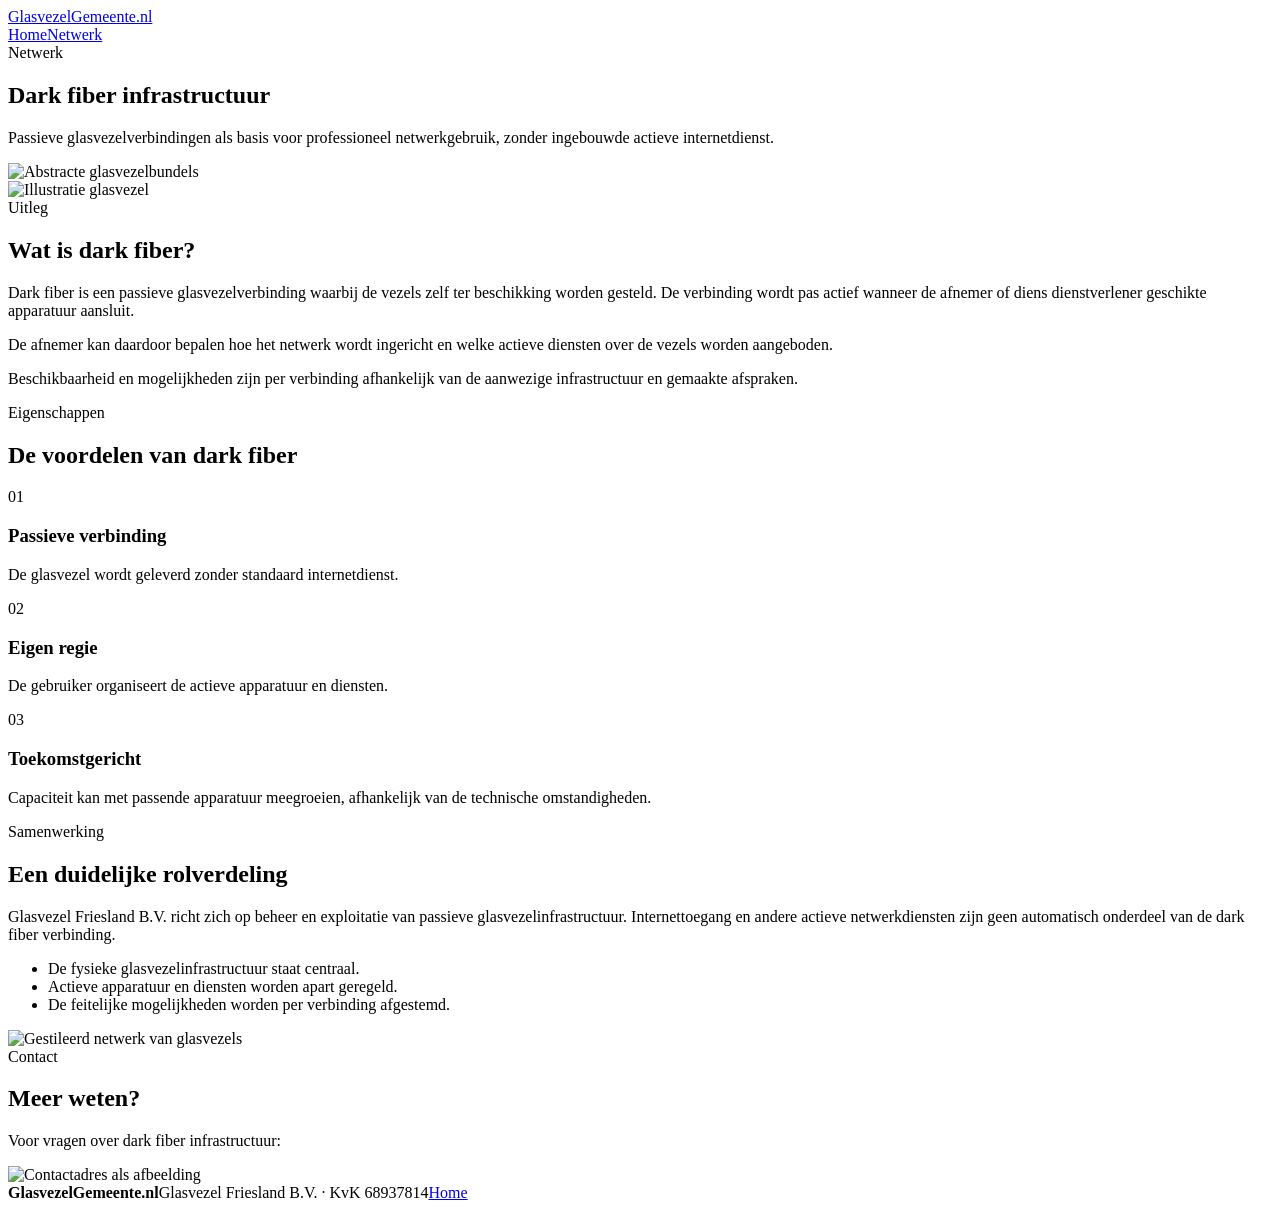
==== netwerk.html @ ae41f9c0 "Add files via upload" ====
<!doctype html><html lang="nl"><head><meta charset="utf-8"><meta name="viewport" content="width=device-width,initial-scale=1"><title>Netwerk | Dark fiber | Glasvezel Gemeente</title><meta name="description" content="Wat is dark fiber? Passieve glasvezelinfrastructuur zonder actieve internetdienst."><link rel="stylesheet" href="assets/style.css"></head><body><header class="header"><div class="wrap"><a class="logo" href="index.html">GlasvezelGemeente.nl</a><nav class="nav" aria-label="Navigatie"><a href="index.html">Home</a><a class="active" aria-current="page" href="netwerk.html">Netwerk</a></nav></div></header><main><section class="hero"><div class="wrap"><div><span class="tag">Netwerk</span><h1>Dark fiber infrastructuur</h1><p>Passieve glasvezelverbindingen als basis voor professioneel netwerkgebruik, zonder ingebouwde actieve internetdienst.</p></div><img src="assets/fiber.svg" alt="Abstracte glasvezelbundels"></div></section><section class="section"><div class="wrap two"><div class="fiber"><img src="assets/fiber.svg" alt="Illustratie glasvezel"></div><div><span class="label">Uitleg</span><h2>Wat is dark fiber?</h2><p>Dark fiber is een passieve glasvezelverbinding waarbij de vezels zelf ter beschikking worden gesteld. De verbinding wordt pas actief wanneer de afnemer of diens dienstverlener geschikte apparatuur aansluit.</p><p>De afnemer kan daardoor bepalen hoe het netwerk wordt ingericht en welke actieve diensten over de vezels worden aangeboden.</p><p class="note">Beschikbaarheid en mogelijkheden zijn per verbinding afhankelijk van de aanwezige infrastructuur en gemaakte afspraken.</p></div></div></section><section class="section light"><div class="wrap"><span class="label">Eigenschappen</span><h2>De voordelen van dark fiber</h2><div class="features"><div class="feature"><span class="number">01</span><h3>Passieve verbinding</h3><p>De glasvezel wordt geleverd zonder standaard internetdienst.</p></div><div class="feature"><span class="number">02</span><h3>Eigen regie</h3><p>De gebruiker organiseert de actieve apparatuur en diensten.</p></div><div class="feature"><span class="number">03</span><h3>Toekomstgericht</h3><p>Capaciteit kan met passende apparatuur meegroeien, afhankelijk van de technische omstandigheden.</p></div></div></div></section><section class="section"><div class="wrap two"><div><span class="label">Samenwerking</span><h2>Een duidelijke rolverdeling</h2><p>Glasvezel Friesland B.V. richt zich op beheer en exploitatie van passieve glasvezelinfrastructuur. Internettoegang en andere actieve netwerkdiensten zijn geen automatisch onderdeel van de dark fiber verbinding.</p><ul class="list"><li>De fysieke glasvezelinfrastructuur staat centraal.</li><li>Actieve apparatuur en diensten worden apart geregeld.</li><li>De feitelijke mogelijkheden worden per verbinding afgestemd.</li></ul></div><div class="fiber"><img src="assets/fiber.svg" alt="Gestileerd netwerk van glasvezels"></div></div></section><section class="section light"><div class="wrap contact"><div><span class="label">Contact</span><h2>Meer weten?</h2><p>Voor vragen over dark fiber infrastructuur:</p></div><img class="email" src="assets/contactadres.png" alt="Contactadres als afbeelding"></div></section></main><footer><div class="wrap"><strong>GlasvezelGemeente.nl</strong><span>Glasvezel Friesland B.V. · KvK 68937814</span><span><a href="index.html">Home</a></span></div></footer></body></html>
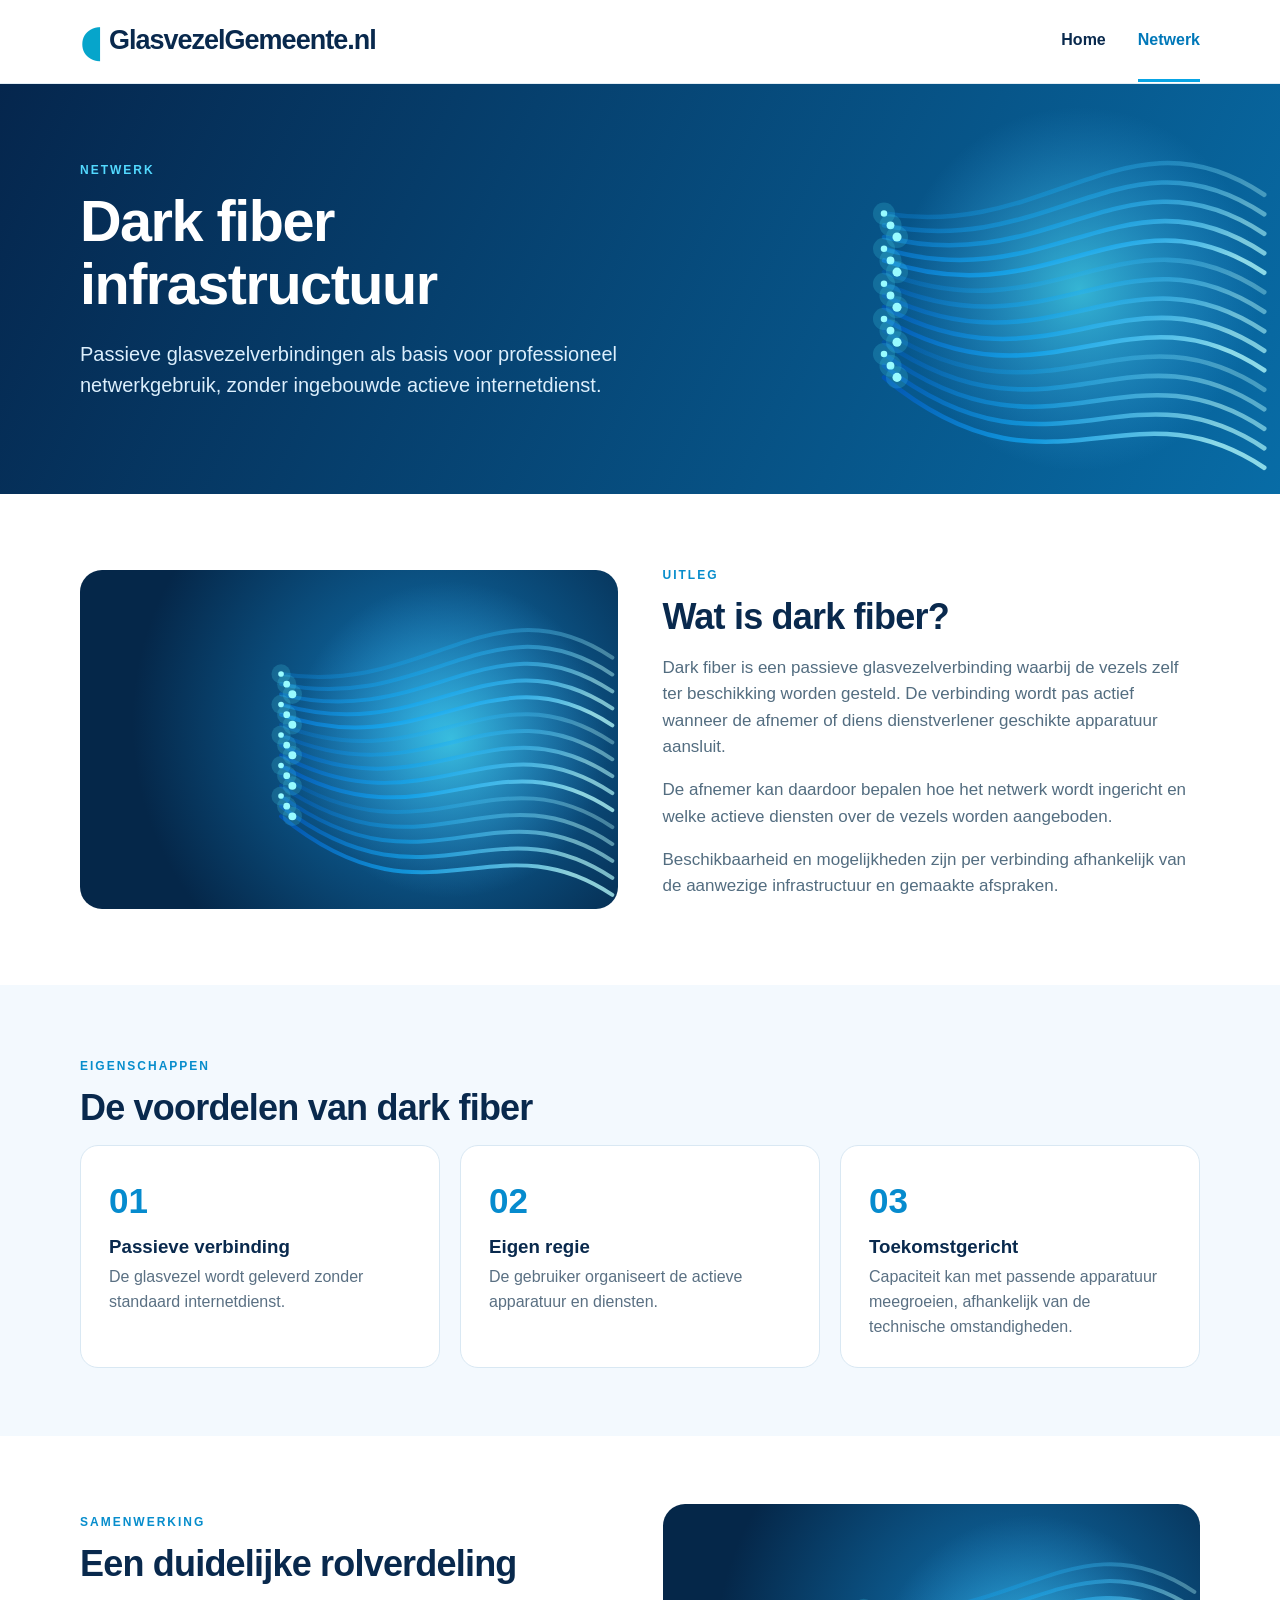
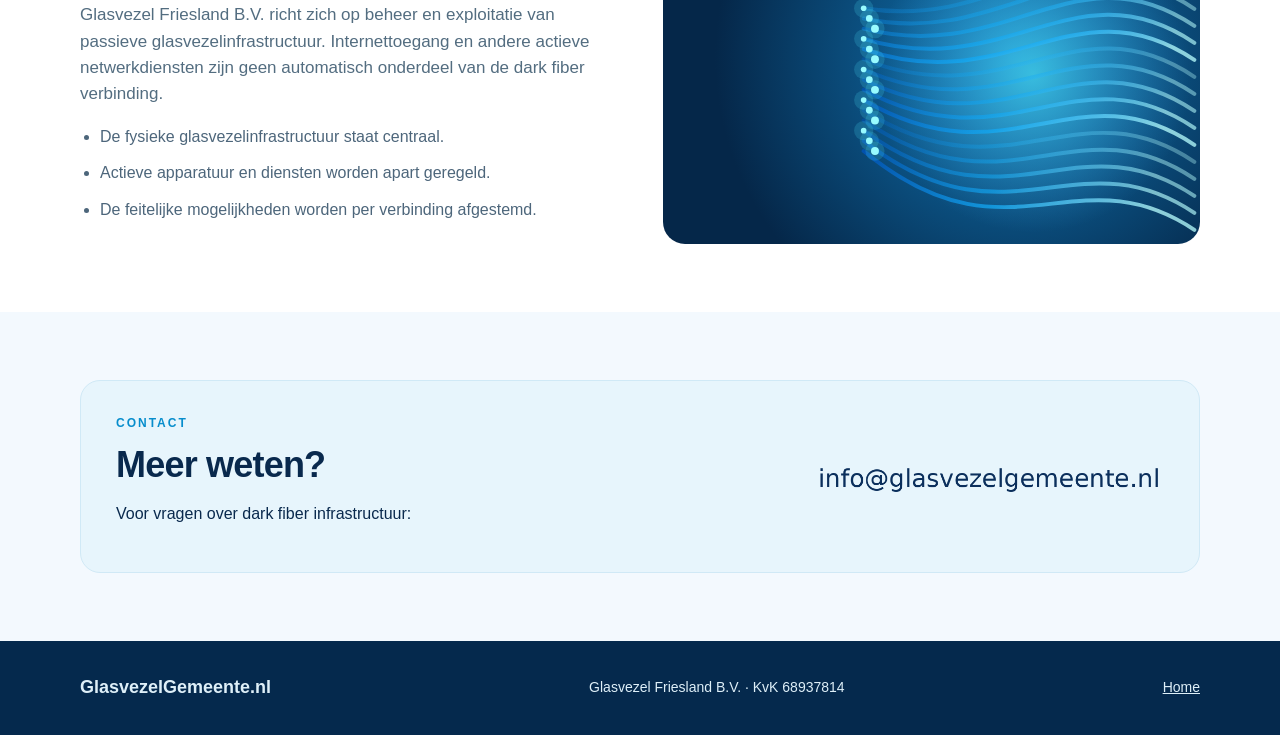
==== commit 0e6a487c: "Add files via upload" ====
--- a/netwerk.html
+++ b/netwerk.html
@@ -1 +1 @@
-<!doctype html><html lang="nl"><head><meta charset="utf-8"><meta name="viewport" content="width=device-width,initial-scale=1"><title>Netwerk | Dark fiber | Glasvezel Gemeente</title><meta name="description" content="Wat is dark fiber? Passieve glasvezelinfrastructuur zonder actieve internetdienst."><link rel="stylesheet" href="assets/style.css"></head><body><header class="header"><div class="wrap"><a class="logo" href="index.html">GlasvezelGemeente.nl</a><nav class="nav" aria-label="Navigatie"><a href="index.html">Home</a><a class="active" aria-current="page" href="netwerk.html">Netwerk</a></nav></div></header><main><section class="hero"><div class="wrap"><div><span class="tag">Netwerk</span><h1>Dark fiber infrastructuur</h1><p>Passieve glasvezelverbindingen als basis voor professioneel netwerkgebruik, zonder ingebouwde actieve internetdienst.</p></div><img src="assets/fiber.svg" alt="Abstracte glasvezelbundels"></div></section><section class="section"><div class="wrap two"><div class="fiber"><img src="assets/fiber.svg" alt="Illustratie glasvezel"></div><div><span class="label">Uitleg</span><h2>Wat is dark fiber?</h2><p>Dark fiber is een passieve glasvezelverbinding waarbij de vezels zelf ter beschikking worden gesteld. De verbinding wordt pas actief wanneer de afnemer of diens dienstverlener geschikte apparatuur aansluit.</p><p>De afnemer kan daardoor bepalen hoe het netwerk wordt ingericht en welke actieve diensten over de vezels worden aangeboden.</p><p class="note">Beschikbaarheid en mogelijkheden zijn per verbinding afhankelijk van de aanwezige infrastructuur en gemaakte afspraken.</p></div></div></section><section class="section light"><div class="wrap"><span class="label">Eigenschappen</span><h2>De voordelen van dark fiber</h2><div class="features"><div class="feature"><span class="number">01</span><h3>Passieve verbinding</h3><p>De glasvezel wordt geleverd zonder standaard internetdienst.</p></div><div class="feature"><span class="number">02</span><h3>Eigen regie</h3><p>De gebruiker organiseert de actieve apparatuur en diensten.</p></div><div class="feature"><span class="number">03</span><h3>Toekomstgericht</h3><p>Capaciteit kan met passende apparatuur meegroeien, afhankelijk van de technische omstandigheden.</p></div></div></div></section><section class="section"><div class="wrap two"><div><span class="label">Samenwerking</span><h2>Een duidelijke rolverdeling</h2><p>Glasvezel Friesland B.V. richt zich op beheer en exploitatie van passieve glasvezelinfrastructuur. Internettoegang en andere actieve netwerkdiensten zijn geen automatisch onderdeel van de dark fiber verbinding.</p><ul class="list"><li>De fysieke glasvezelinfrastructuur staat centraal.</li><li>Actieve apparatuur en diensten worden apart geregeld.</li><li>De feitelijke mogelijkheden worden per verbinding afgestemd.</li></ul></div><div class="fiber"><img src="assets/fiber.svg" alt="Gestileerd netwerk van glasvezels"></div></div></section><section class="section light"><div class="wrap contact"><div><span class="label">Contact</span><h2>Meer weten?</h2><p>Voor vragen over dark fiber infrastructuur:</p></div><img class="email" src="assets/contactadres.png" alt="Contactadres als afbeelding"></div></section></main><footer><div class="wrap"><strong>GlasvezelGemeente.nl</strong><span>Glasvezel Friesland B.V. · KvK 68937814</span><span><a href="index.html">Home</a></span></div></footer></body></html>
+<!doctype html><html lang="nl"><head><meta charset="utf-8"><meta name="viewport" content="width=device-width,initial-scale=1"><title>Netwerk | Dark fiber | Glasvezel Gemeente</title><meta name="description" content="Wat is dark fiber? Passieve glasvezelinfrastructuur zonder actieve internetdienst."><link rel="stylesheet" href="style.css"></head><body><header class="header"><div class="wrap"><a class="logo" href="index.html">GlasvezelGemeente.nl</a><nav class="nav" aria-label="Navigatie"><a href="index.html">Home</a><a class="active" aria-current="page" href="netwerk.html">Netwerk</a></nav></div></header><main><section class="hero"><div class="wrap"><div><span class="tag">Netwerk</span><h1>Dark fiber infrastructuur</h1><p>Passieve glasvezelverbindingen als basis voor professioneel netwerkgebruik, zonder ingebouwde actieve internetdienst.</p></div><img src="fiber.svg" alt="Abstracte glasvezelbundels"></div></section><section class="section"><div class="wrap two"><div class="fiber"><img src="fiber.svg" alt="Illustratie glasvezel"></div><div><span class="label">Uitleg</span><h2>Wat is dark fiber?</h2><p>Dark fiber is een passieve glasvezelverbinding waarbij de vezels zelf ter beschikking worden gesteld. De verbinding wordt pas actief wanneer de afnemer of diens dienstverlener geschikte apparatuur aansluit.</p><p>De afnemer kan daardoor bepalen hoe het netwerk wordt ingericht en welke actieve diensten over de vezels worden aangeboden.</p><p class="note">Beschikbaarheid en mogelijkheden zijn per verbinding afhankelijk van de aanwezige infrastructuur en gemaakte afspraken.</p></div></div></section><section class="section light"><div class="wrap"><span class="label">Eigenschappen</span><h2>De voordelen van dark fiber</h2><div class="features"><div class="feature"><span class="number">01</span><h3>Passieve verbinding</h3><p>De glasvezel wordt geleverd zonder standaard internetdienst.</p></div><div class="feature"><span class="number">02</span><h3>Eigen regie</h3><p>De gebruiker organiseert de actieve apparatuur en diensten.</p></div><div class="feature"><span class="number">03</span><h3>Toekomstgericht</h3><p>Capaciteit kan met passende apparatuur meegroeien, afhankelijk van de technische omstandigheden.</p></div></div></div></section><section class="section"><div class="wrap two"><div><span class="label">Samenwerking</span><h2>Een duidelijke rolverdeling</h2><p>Glasvezel Friesland B.V. richt zich op beheer en exploitatie van passieve glasvezelinfrastructuur. Internettoegang en andere actieve netwerkdiensten zijn geen automatisch onderdeel van de dark fiber verbinding.</p><ul class="list"><li>De fysieke glasvezelinfrastructuur staat centraal.</li><li>Actieve apparatuur en diensten worden apart geregeld.</li><li>De feitelijke mogelijkheden worden per verbinding afgestemd.</li></ul></div><div class="fiber"><img src="fiber.svg" alt="Gestileerd netwerk van glasvezels"></div></div></section><section class="section light"><div class="wrap contact"><div><span class="label">Contact</span><h2>Meer weten?</h2><p>Voor vragen over dark fiber infrastructuur:</p></div><img class="email" src="contactadres.png" alt="Contactadres als afbeelding"></div></section></main><footer><div class="wrap"><strong>GlasvezelGemeente.nl</strong><span>Glasvezel Friesland B.V. · KvK 68937814</span><span><a href="index.html">Home</a></span></div></footer></body></html>
--- a/style.css
+++ b/style.css
@@ -0,0 +1 @@
+:root{--navy:#09294d;--blue:#068bce;--pale:#eff8fe}*{box-sizing:border-box}body{margin:0;color:var(--navy);font:16px/1.55 'Segoe UI',Arial,sans-serif}a{color:inherit}.wrap{width:min(1120px,calc(100% - 44px));margin:auto}.header{background:white;border-bottom:1px solid #e2edf4;position:sticky;top:0;z-index:10}.header .wrap{display:flex;align-items:center;justify-content:space-between;min-height:83px;gap:22px}.logo{font-size:27px;font-weight:800;letter-spacing:-1px;text-decoration:none}.logo::before{content:'◖';font-size:42px;color:#06a5cb;vertical-align:middle;padding-right:8px}.nav{display:flex;gap:32px}.nav a{text-decoration:none;font-weight:700;border-bottom:3px solid transparent;padding:27px 0}.nav .active{border-color:#08a4e4;color:#0078b9}.hero{background:linear-gradient(115deg,#05264d,#086ca6);overflow:hidden}.hero .wrap{display:grid;grid-template-columns:1fr 1fr;align-items:center;min-height:410px}.hero h1{color:white;font-size:clamp(35px,4.5vw,58px);line-height:1.1;letter-spacing:-1.5px;margin:8px 0 22px}.hero p{font-size:20px;color:#dceffd;max-width:550px}.hero img{width:135%;margin-left:-10%;max-height:390px}.tag{letter-spacing:2px;text-transform:uppercase;color:#53d9ff;font-weight:700;font-size:12px}.cta{background:white;color:#064471;border-radius:30px;padding:12px 23px;text-decoration:none;font-weight:800;display:inline-block;margin-top:15px}.section{padding:68px 0}.light{background:#f3f9fe}.label{color:#078dcc;font-size:12px;font-weight:800;text-transform:uppercase;letter-spacing:2px}h2{font-size:36px;line-height:1.2;letter-spacing:-.8px;margin:8px 0 16px}.lead{font-size:18px;color:#536d80;max-width:750px}.grid{display:grid;grid-template-columns:1fr 1fr;gap:22px}.card{padding:35px;border-radius:23px;min-height:265px;box-shadow:0 15px 40px #05294e18;display:flex;flex-direction:column;align-items:flex-start}.card h3{font-size:28px;margin:0 0 12px}.card p{margin:0 0 25px}.card a{margin-top:auto;border:1px solid currentColor;padding:9px 18px;border-radius:40px;text-decoration:none;font-weight:700}.card.navy{color:white;background:linear-gradient(110deg,#073056de,#073e72ed),url('fiber.svg') center/cover}.card.white{background:#e9f7ff;border:1px solid #d5e7f5}.features{display:grid;grid-template-columns:repeat(3,1fr);gap:20px}.feature{background:white;border:1px solid #d9e8f3;border-radius:18px;padding:28px}.feature .number{font-size:35px;font-weight:800;color:var(--blue)}.feature h3{margin:4px 0}.feature p{color:#5a7083;margin:0}.two{display:grid;grid-template-columns:1fr 1fr;gap:45px;align-items:center}.fiber{min-height:320px;background:radial-gradient(circle at 65% 45%,#117ab9,#052749 75%);border-radius:22px;overflow:hidden;display:flex;align-items:center}.fiber img{width:120%}.two p{color:#536d80;font-size:17px}.contact{background:#e7f5fc;border:1px solid #d0e9f6;border-radius:20px;padding:29px 35px;display:flex;align-items:center;justify-content:space-between;gap:20px}.email{display:block;max-width:100%;width:350px;pointer-events:none;user-select:none}footer{background:#05294d;color:#deeff8;padding:33px 0;font-size:14px}footer .wrap{display:flex;align-items:center;justify-content:space-between;gap:15px;flex-wrap:wrap}footer strong{font-size:18px}.note{font-size:14px;color:#587386}.list{padding-left:20px;color:#4d667b}.list li{margin-bottom:12px}@media(max-width:680px){.header .wrap{display:block;padding:12px 0}.logo{font-size:23px}.nav a{padding:5px 0}.hero .wrap,.grid,.two{grid-template-columns:1fr}.hero .wrap{padding-top:47px}.hero img{height:190px;width:100%;margin:0}.section{padding:48px 0}.features{grid-template-columns:1fr}.card{min-height:220px}.contact{display:block}.contact img{margin-top:20px}.fiber{min-height:220px}h2{font-size:30px}}
